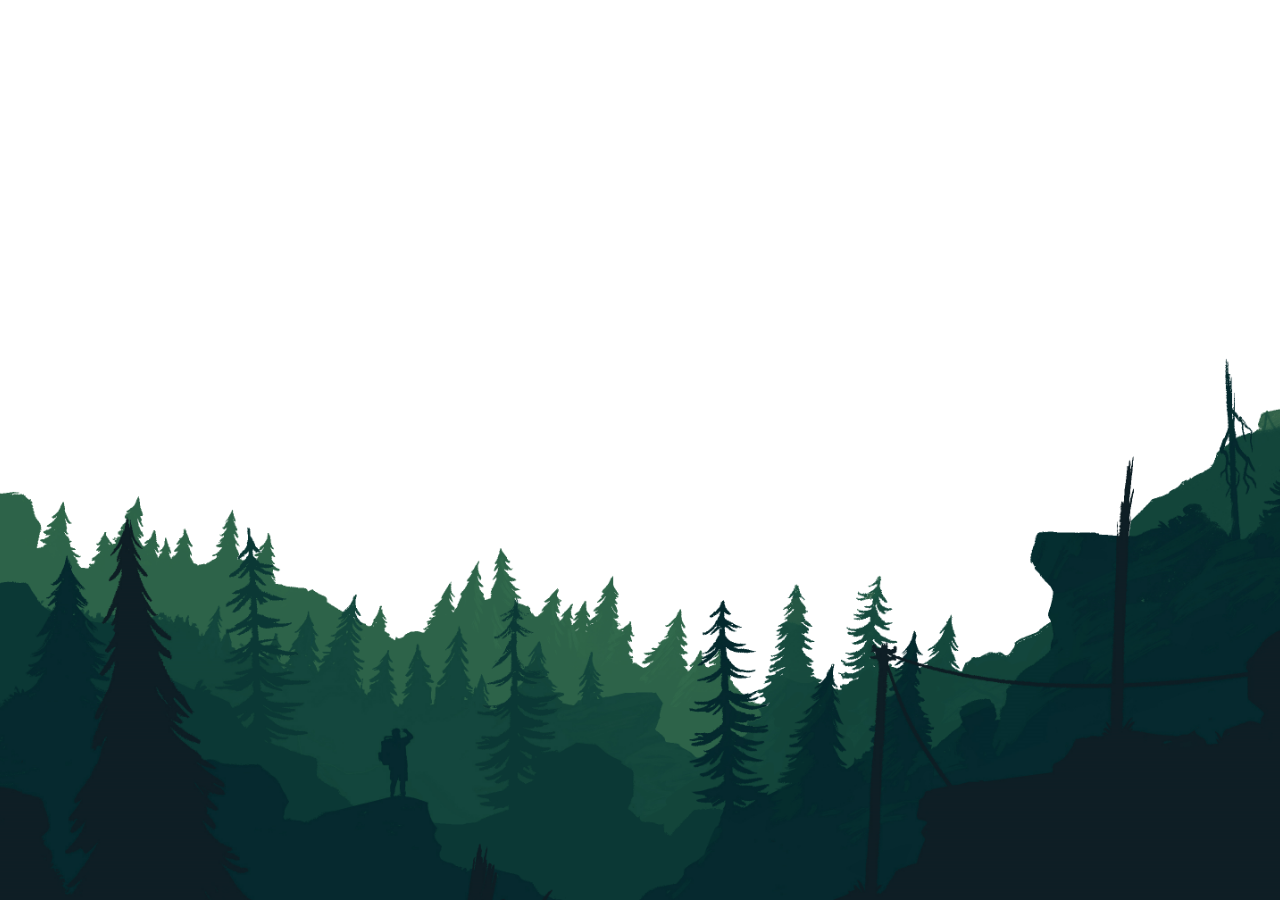
==== index.html @ e7493cbf "Refactor project structure" ====
﻿<!DOCTYPE html>
<html lang="en">
<head>
    <meta charset="UTF-8">
    <title>Firewatch animated wallpaper</title>
    <link href="index.css" rel="stylesheet">
    <script src="index.js"></script>
</head>
<body>
<img id="layer5" class="layer" src="Layer_5.png" alt="Layer 5">
<img id="layer4" class="layer" src="Layer_4.png" alt="Layer 4">
<img id="layer3" class="layer" src="Layer_3.png" alt="Layer 3">
<img id="layer2" class="layer" src="Layer_2.png" alt="Layer 2">
<img id="layer1" class="layer" src="Layer_1.png" alt="Layer 1">
</body>
</html>
---- index.css ----
﻿body {
    width: 100vw;
    height: 100vh;
    overflow: hidden;
    margin: 0;
    padding: 0;
    position: relative;
}

.layer {
    position: absolute;
    left: 0;
    bottom: 0;
    width: 120vw;
    transform: translate(-10vw);
}
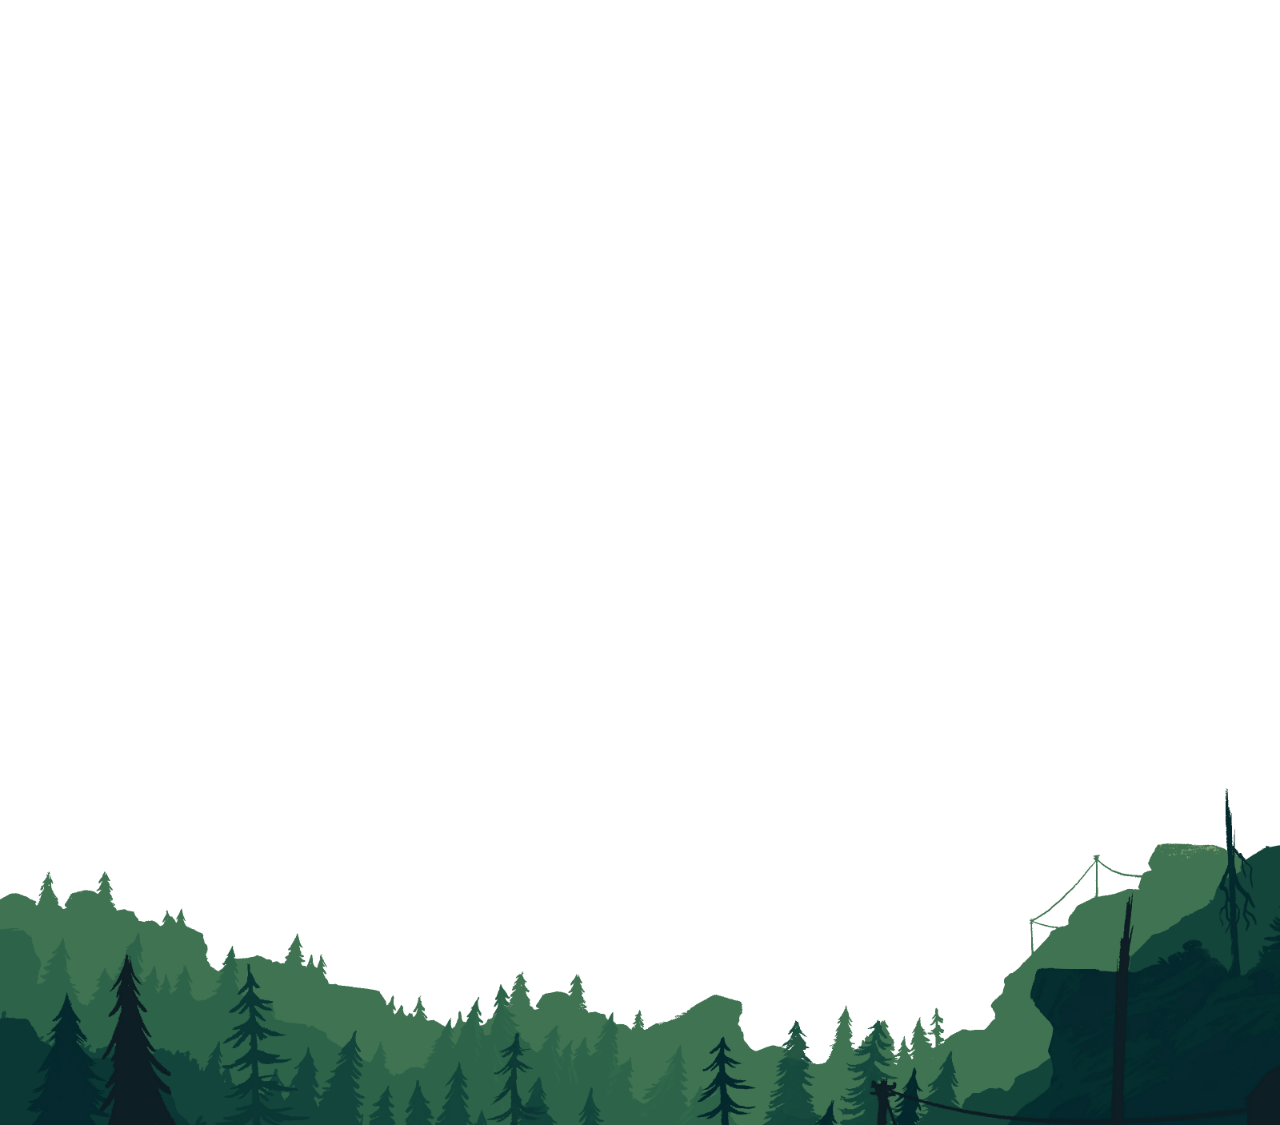
==== commit 9eeaf4ee: "Add layer 6" ====
--- a/index.html
+++ b/index.html
@@ -7,6 +7,7 @@
     <script src="index.js"></script>
 </head>
 <body>
+<img id="layer6" class="layer" src="Layer_6.png" alt="Layer 6">
 <img id="layer5" class="layer" src="Layer_5.png" alt="Layer 5">
 <img id="layer4" class="layer" src="Layer_4.png" alt="Layer 4">
 <img id="layer3" class="layer" src="Layer_3.png" alt="Layer 3">
--- a/index.css
+++ b/index.css
@@ -10,7 +10,7 @@
 .layer {
     position: absolute;
     left: 0;
-    bottom: 0;
+    bottom: -25%;
     width: 120vw;
     transform: translate(-10vw);
 }
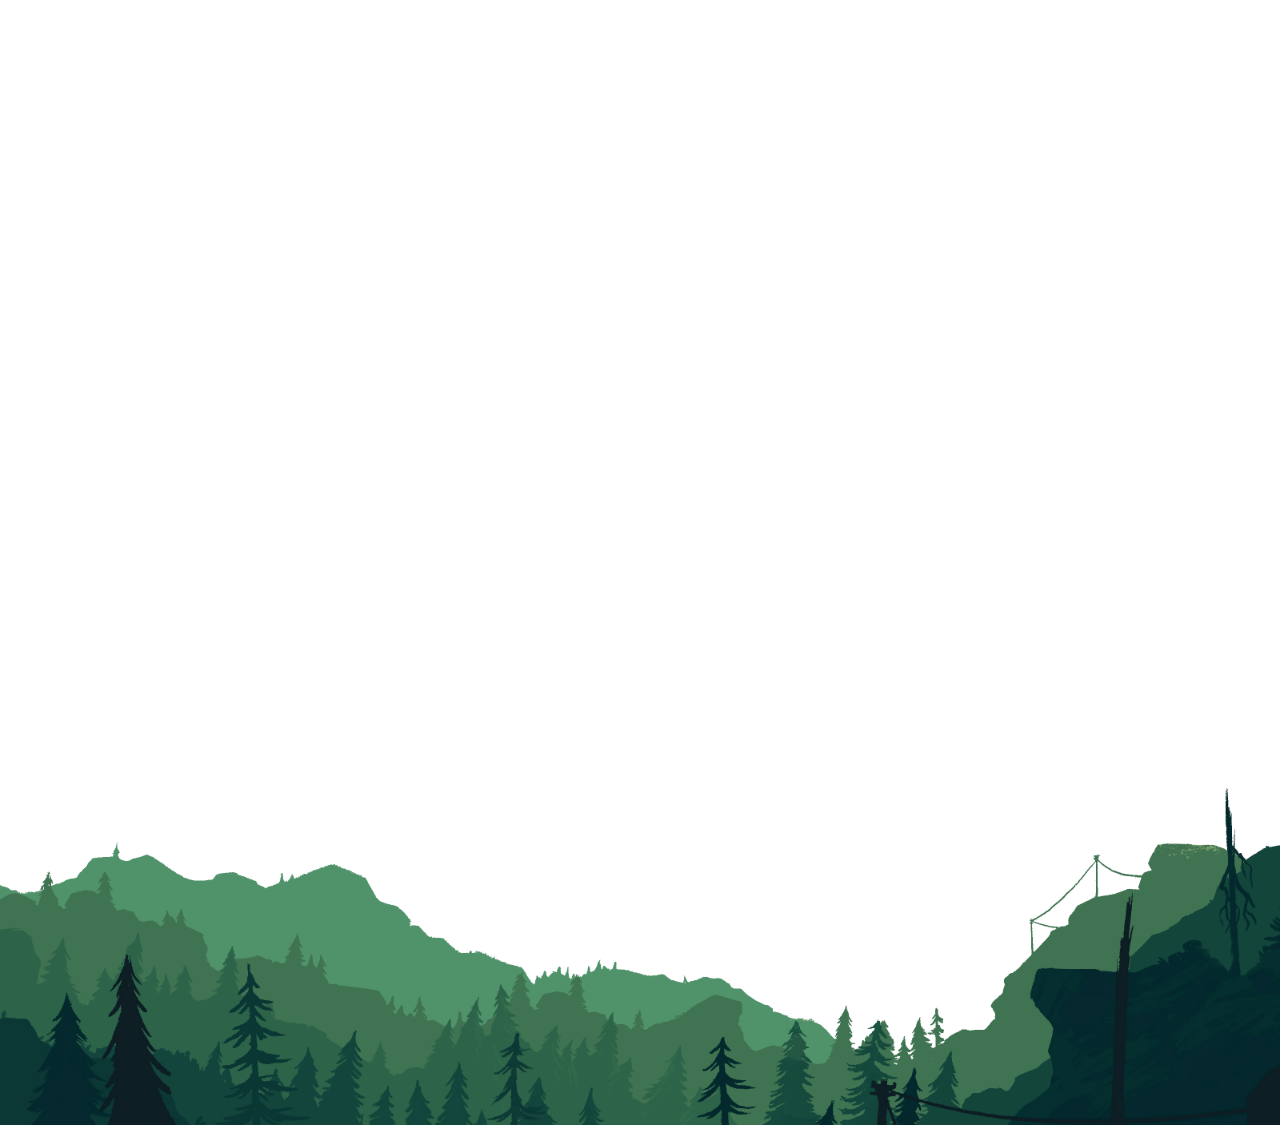
==== commit 1c925203: "Add layer 7" ====
--- a/index.html
+++ b/index.html
@@ -7,6 +7,7 @@
     <script src="index.js"></script>
 </head>
 <body>
+<img id="layer7" class="layer" src="Layer_7.png" alt="Layer 7">
 <img id="layer6" class="layer" src="Layer_6.png" alt="Layer 6">
 <img id="layer5" class="layer" src="Layer_5.png" alt="Layer 5">
 <img id="layer4" class="layer" src="Layer_4.png" alt="Layer 4">
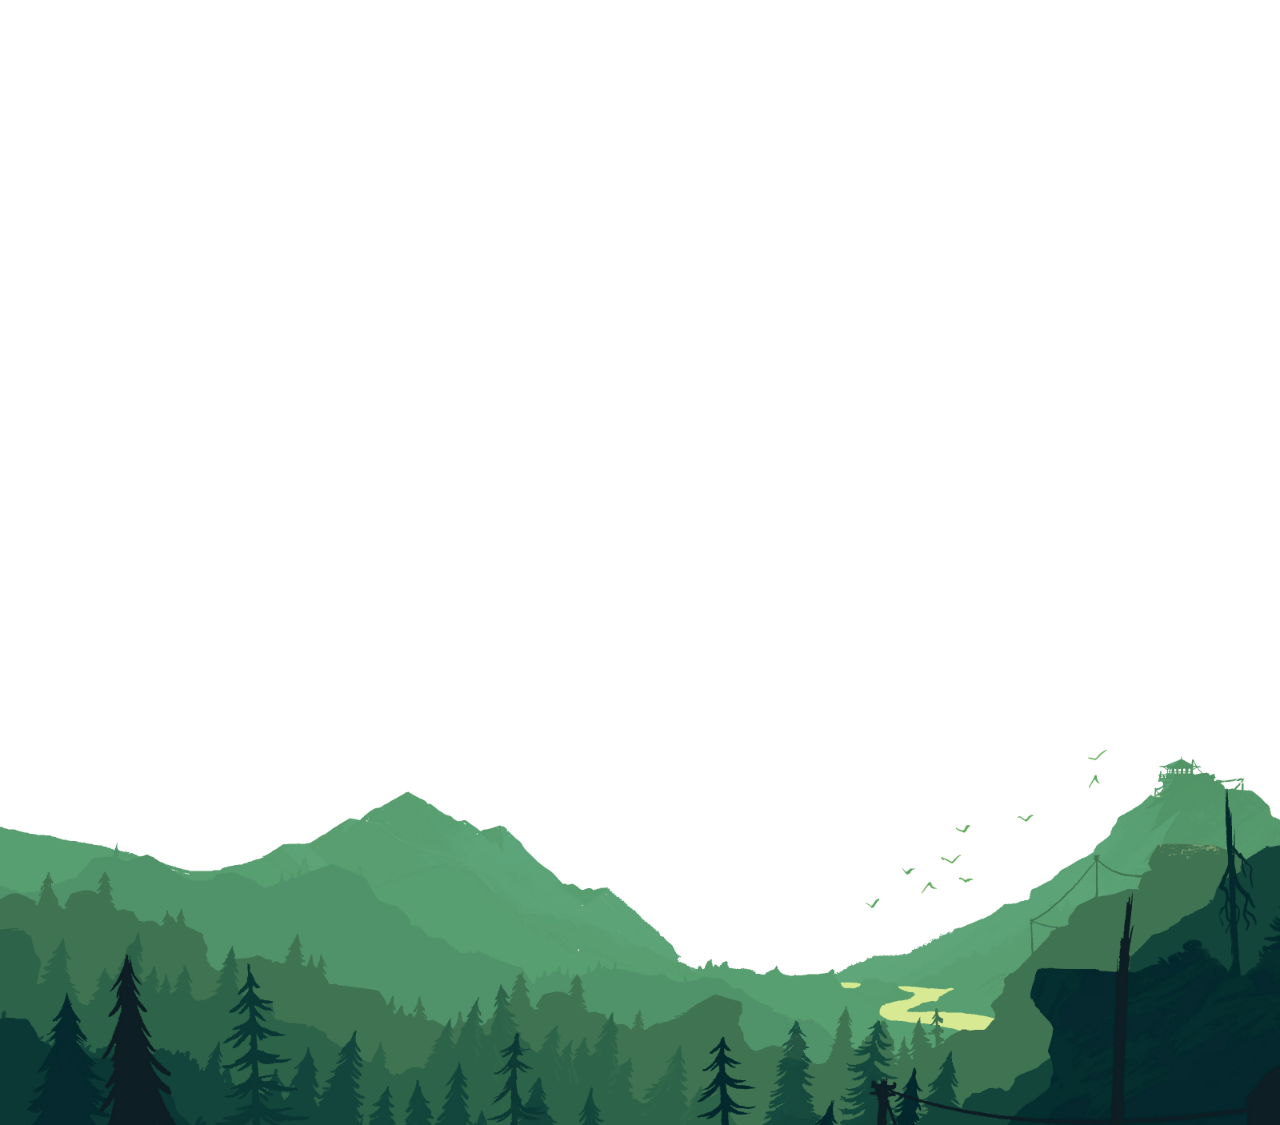
==== commit 557b0258: "Add layer 8" ====
--- a/index.html
+++ b/index.html
@@ -7,6 +7,7 @@
     <script src="index.js"></script>
 </head>
 <body>
+<img id="layer8" class="layer" src="Layer_8.png" alt="Layer 8">
 <img id="layer7" class="layer" src="Layer_7.png" alt="Layer 7">
 <img id="layer6" class="layer" src="Layer_6.png" alt="Layer 6">
 <img id="layer5" class="layer" src="Layer_5.png" alt="Layer 5">
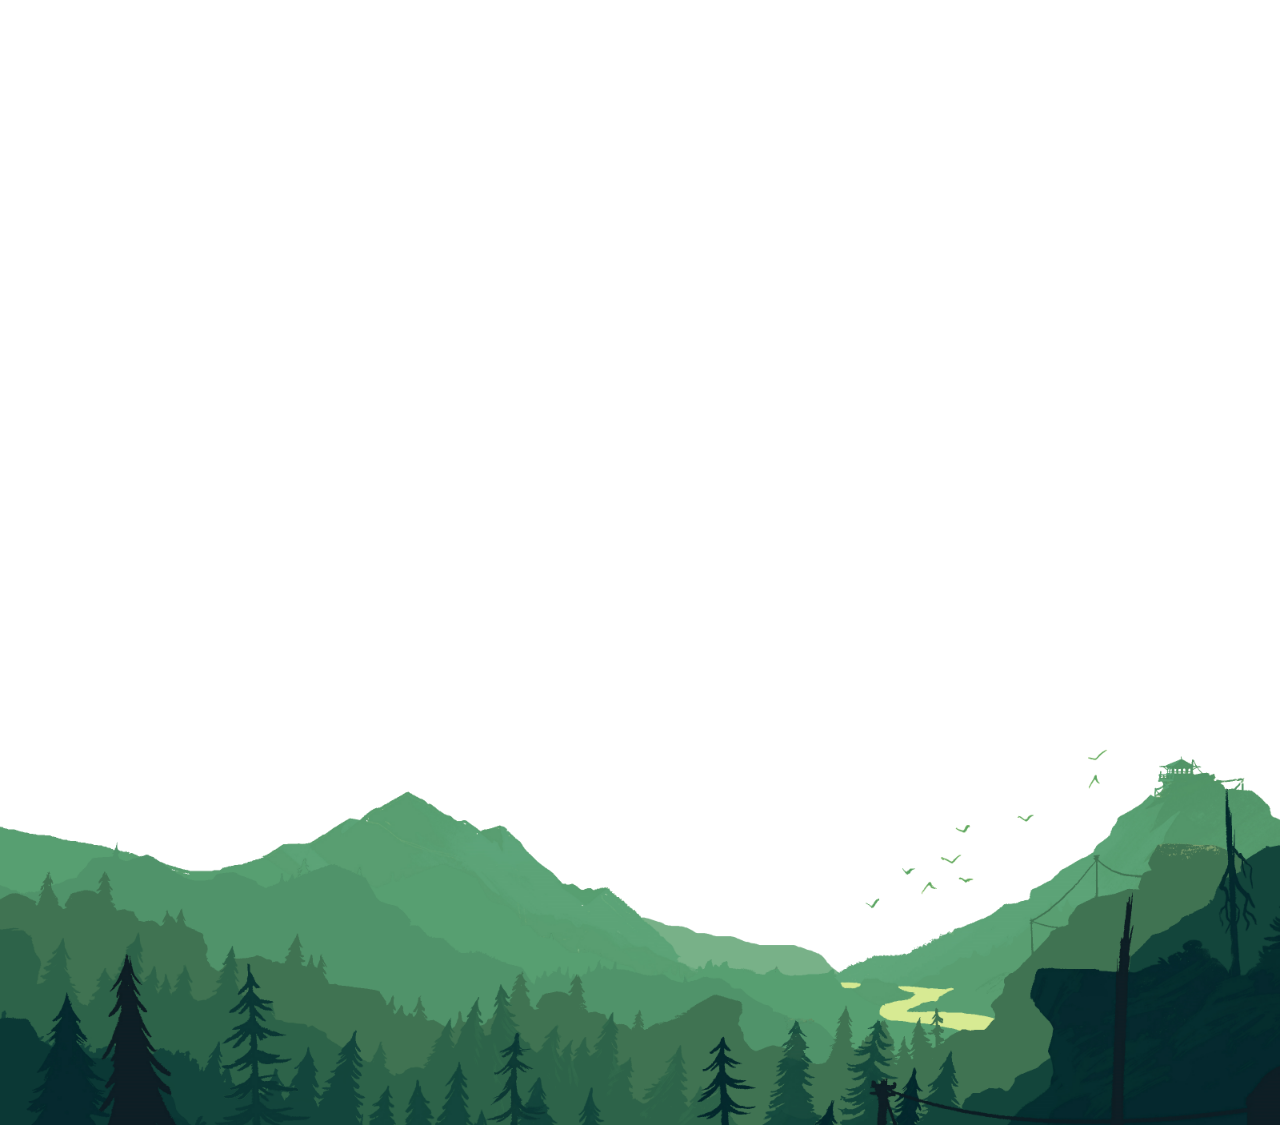
==== commit c421fb4d: "Add layer 9" ====
--- a/index.html
+++ b/index.html
@@ -7,6 +7,7 @@
     <script src="index.js"></script>
 </head>
 <body>
+<img id="layer9" class="layer" src="Layer_9.png" alt="Layer 9">
 <img id="layer8" class="layer" src="Layer_8.png" alt="Layer 8">
 <img id="layer7" class="layer" src="Layer_7.png" alt="Layer 7">
 <img id="layer6" class="layer" src="Layer_6.png" alt="Layer 6">
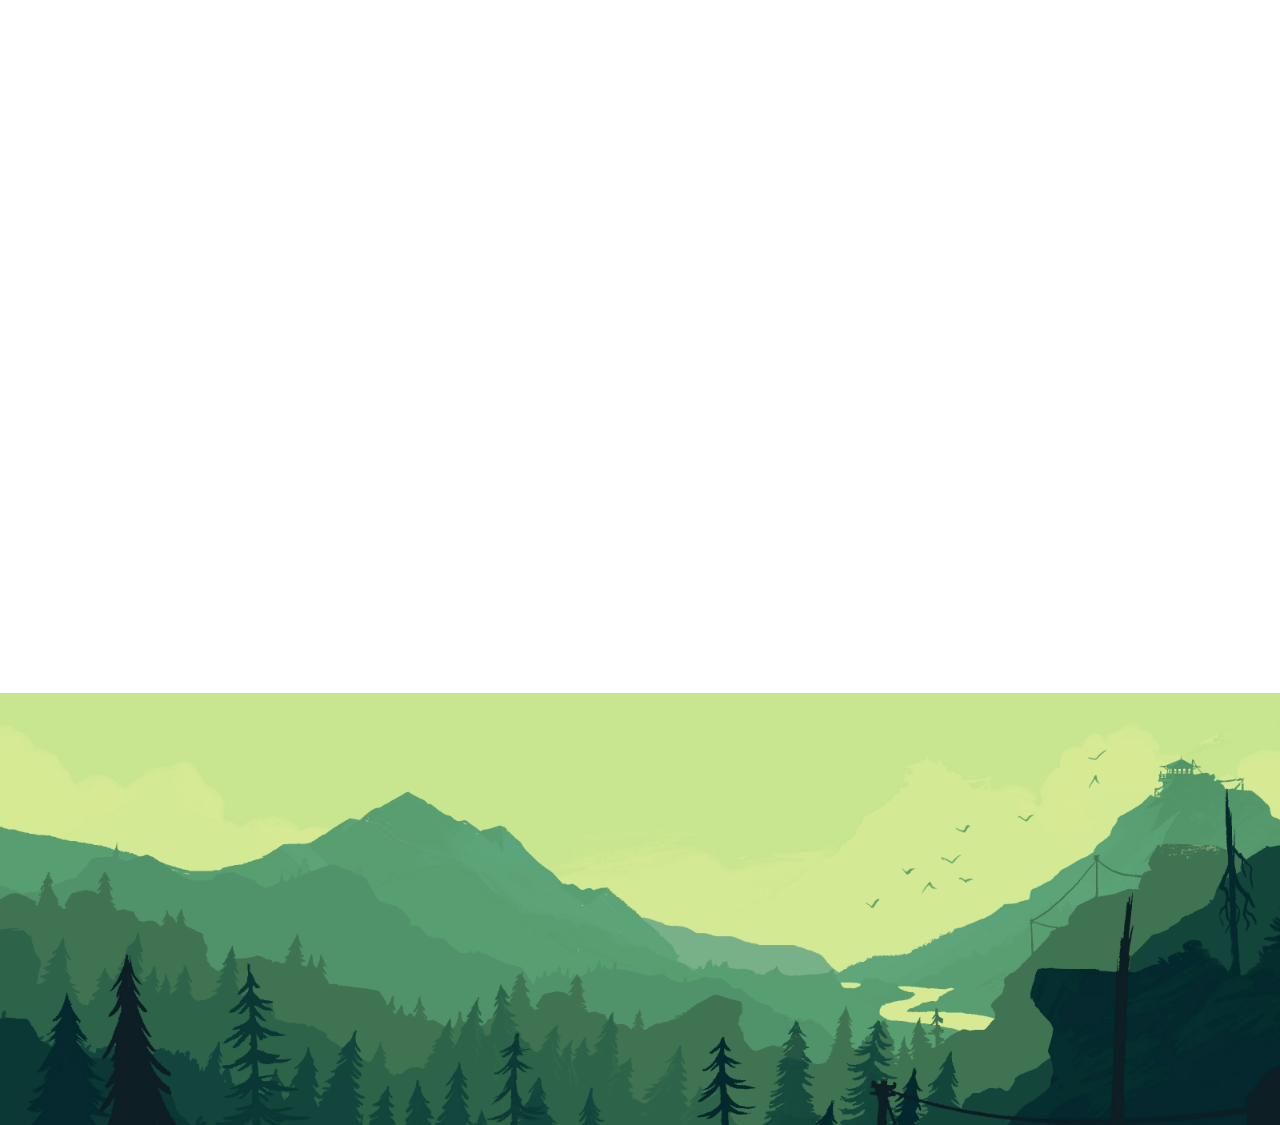
==== commit 107f3f99: "Add layer 10" ====
--- a/index.html
+++ b/index.html
@@ -7,6 +7,7 @@
     <script src="index.js"></script>
 </head>
 <body>
+<img id="layer10" class="layer" src="Layer_10.png" alt="Layer 10">
 <img id="layer9" class="layer" src="Layer_9.png" alt="Layer 9">
 <img id="layer8" class="layer" src="Layer_8.png" alt="Layer 8">
 <img id="layer7" class="layer" src="Layer_7.png" alt="Layer 7">
